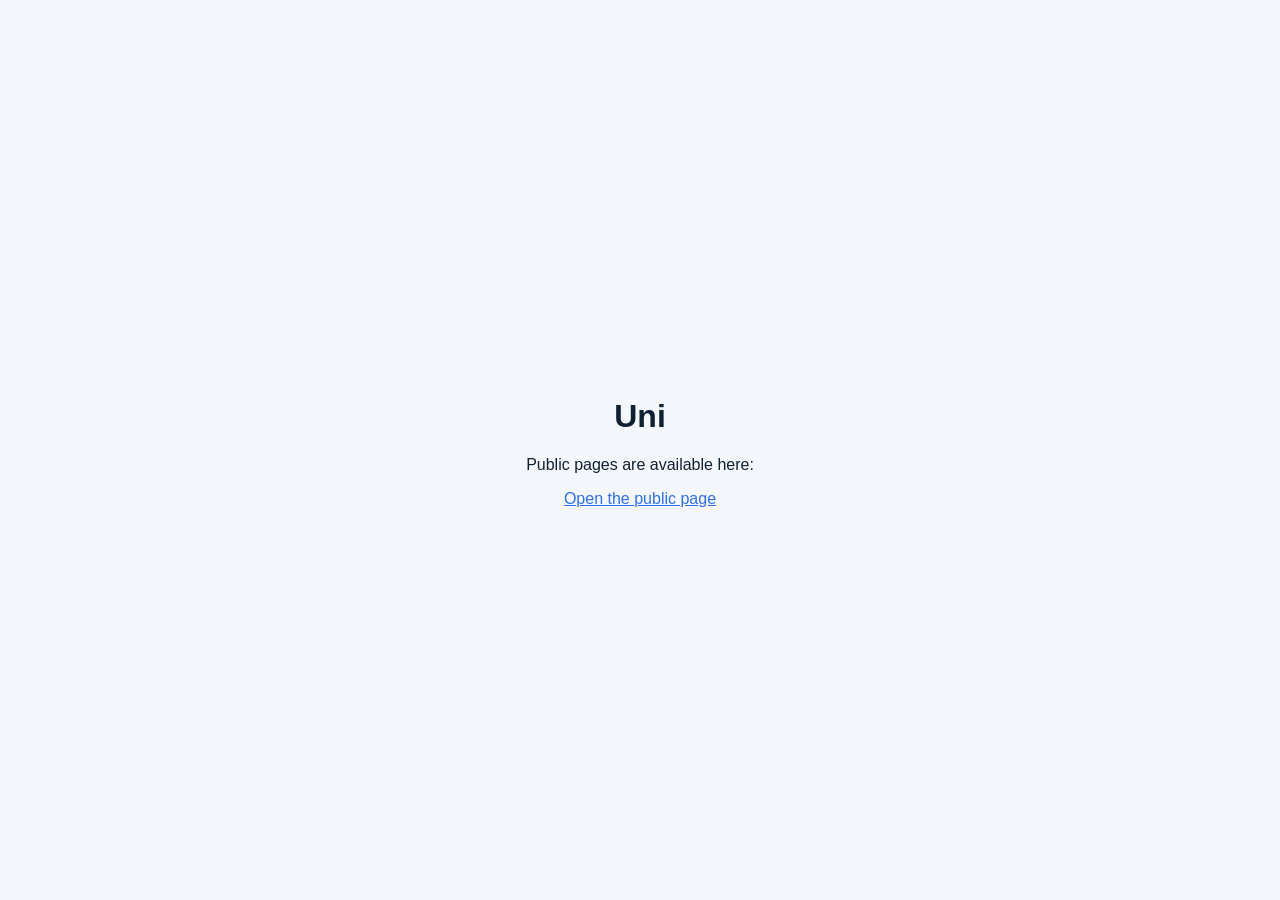
==== index.html @ aa0ff339 "Apply remaining changes Co-authored-by: williamslachlan <194068160+williamslachlan@users.noreply.git" ====
<!DOCTYPE html>
<html lang="en">
  <head>
    <meta charset="UTF-8" />
    <meta name="viewport" content="width=device-width, initial-scale=1.0" />
    <title>Uni</title>
    <style>
      :root {
        --bg: #f4f7fb;
        --ink: #102033;
        --accent: #2f6fed;
      }

      body {
        margin: 0;
        min-height: 100vh;
        display: grid;
        place-items: center;
        font-family: Arial, Helvetica, sans-serif;
        background: var(--bg);
        color: var(--ink);
      }

      a {
        color: var(--accent);
      }
    </style>
  </head>
  <body>
    <main style="text-align:center; padding: 4rem 1.5rem;">
      <h1>Uni</h1>
      <p>Public pages are available here:</p>
      <p><a href="./public/index.html">Open the public page</a></p>
    </main>
  </body>
</html>
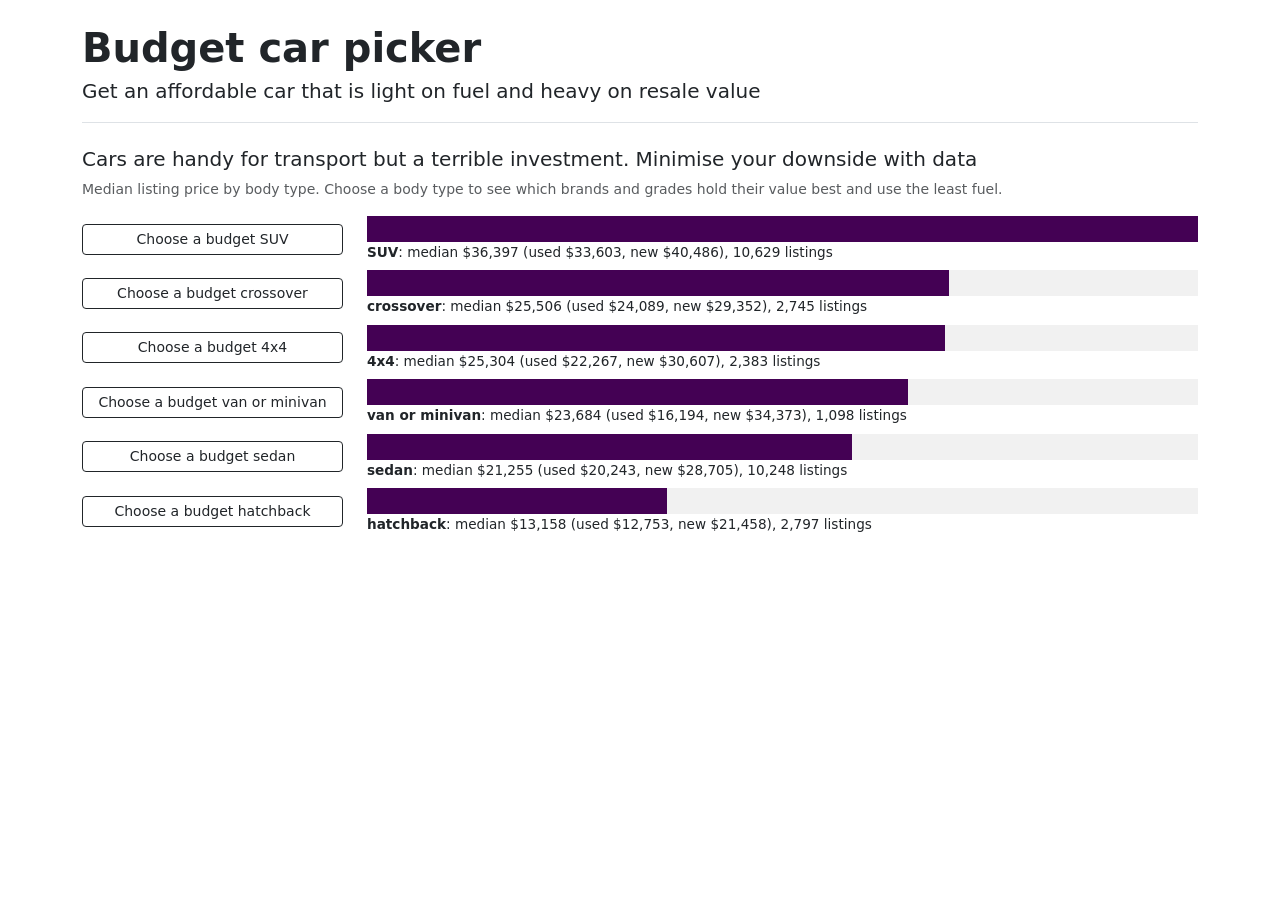
==== commit 52003136: "Move the BudgetCarPicker app files to repo root and rename the entry page to index.html; also place " ====
--- a/index.html
+++ b/index.html
@@ -1,36 +1,70 @@
-<!DOCTYPE html>
-<html lang="en">
-  <head>
-    <meta charset="UTF-8" />
-    <meta name="viewport" content="width=device-width, initial-scale=1.0" />
-    <title>Uni</title>
-    <style>
-      :root {
-        --bg: #f4f7fb;
-        --ink: #102033;
-        --accent: #2f6fed;
-      }
-
-      body {
-        margin: 0;
-        min-height: 100vh;
-        display: grid;
-        place-items: center;
-        font-family: Arial, Helvetica, sans-serif;
-        background: var(--bg);
-        color: var(--ink);
-      }
-
-      a {
-        color: var(--accent);
-      }
-    </style>
-  </head>
-  <body>
-    <main style="text-align:center; padding: 4rem 1.5rem;">
-      <h1>Uni</h1>
-      <p>Public pages are available here:</p>
-      <p><a href="./public/index.html">Open the public page</a></p>
-    </main>
-  </body>
-</html>
+<!doctype html>
+<html lang="en">
+<head>
+  <meta charset="utf-8">
+  <meta name="viewport" content="width=device-width, initial-scale=1">
+  <title>Which budget car should you buy?</title>
+  <link href="https://cdn.jsdelivr.net/npm/bootstrap@5.3.3/dist/css/bootstrap.min.css" rel="stylesheet">
+  <link href="https://cdn.jsdelivr.net/npm/bootstrap-icons@1.11.3/font/bootstrap-icons.min.css" rel="stylesheet">
+  <style>
+    .bar-track { background: #f1f1f1; height: 26px; }
+    .bar { height: 100%; }
+    .bar-label { font-size: 0.85rem; white-space: nowrap; }
+    /* choices: stacked full-width buttons on phones */
+    .choice-grid { display: grid; gap: 0.5rem; grid-template-columns: 1fr; }
+    .choice-icon { display: none; }
+    /* larger screens: three large square buttons, centred */
+    @media (min-width: 577px) {
+      #choiceModal .modal-body { padding: 2.5rem 1.5rem; }
+      #choiceModal .modal-title { width: 100%; text-align: center; }
+
+      .choice-grid {
+        grid-template-columns: repeat(3, 220px);
+        justify-content: center;
+        gap: 1.5rem;
+      }
+      .choice {
+        aspect-ratio: 1 / 1;
+        display: flex; flex-direction: column; align-items: center; justify-content: center;
+        gap: 1rem; font-size: 1.15rem; line-height: 1.25;
+      }
+      .choice-icon { display: block; font-size: 4rem; line-height: 1; }
+      .choice-label { display: block; }
+    }
+    .modal-backdrop.show { opacity: 0.7; }
+    .modal-backdrop { backdrop-filter: blur(3px); }
+  </style>
+</head>
+<body>
+  <main class="container my-4">
+    <header class="mb-4 pb-3 border-bottom">
+      <h1 class="display-6 fw-bold mb-1">Budget car picker</h1>
+      <p class="lead mb-0">Get an affordable car that is light on fuel and heavy on resale value</p>
+    </header>
+
+    <h2 class="h5">Cars are handy for transport but a terrible investment. Minimise your downside with data</h2>
+    <p class="text-muted small">Median listing price by body type. Choose a body type to see which brands and grades hold their value best and use the least fuel.</p>
+
+    <div id="body-rows"></div>
+    <div id="ranking-area" class="mt-4"></div>
+  </main>
+
+  <div class="modal fade" id="choiceModal" tabindex="-1" aria-labelledby="choiceTitle" aria-hidden="true">
+    <div class="modal-dialog modal-dialog-centered modal-xl">
+      <div class="modal-content">
+        <div class="modal-header">
+          <h2 class="modal-title h4" id="choiceTitle"></h2>
+          <button type="button" class="btn-close" data-bs-dismiss="modal" aria-label="Close"></button>
+        </div>
+        <div class="modal-body">
+          <div class="choice-grid" id="choiceGrid"></div>
+        </div>
+      </div>
+    </div>
+  </div>
+  <script src="https://cdn.jsdelivr.net/npm/bootstrap@5.3.3/dist/js/bootstrap.bundle.min.js"></script>
+  <script src="https://cdn.plot.ly/plotly-2.35.2.min.js"></script>
+  <script src="./data.js?v=2"></script>
+  <script src="./app.js"></script>
+</body>
+</html>
